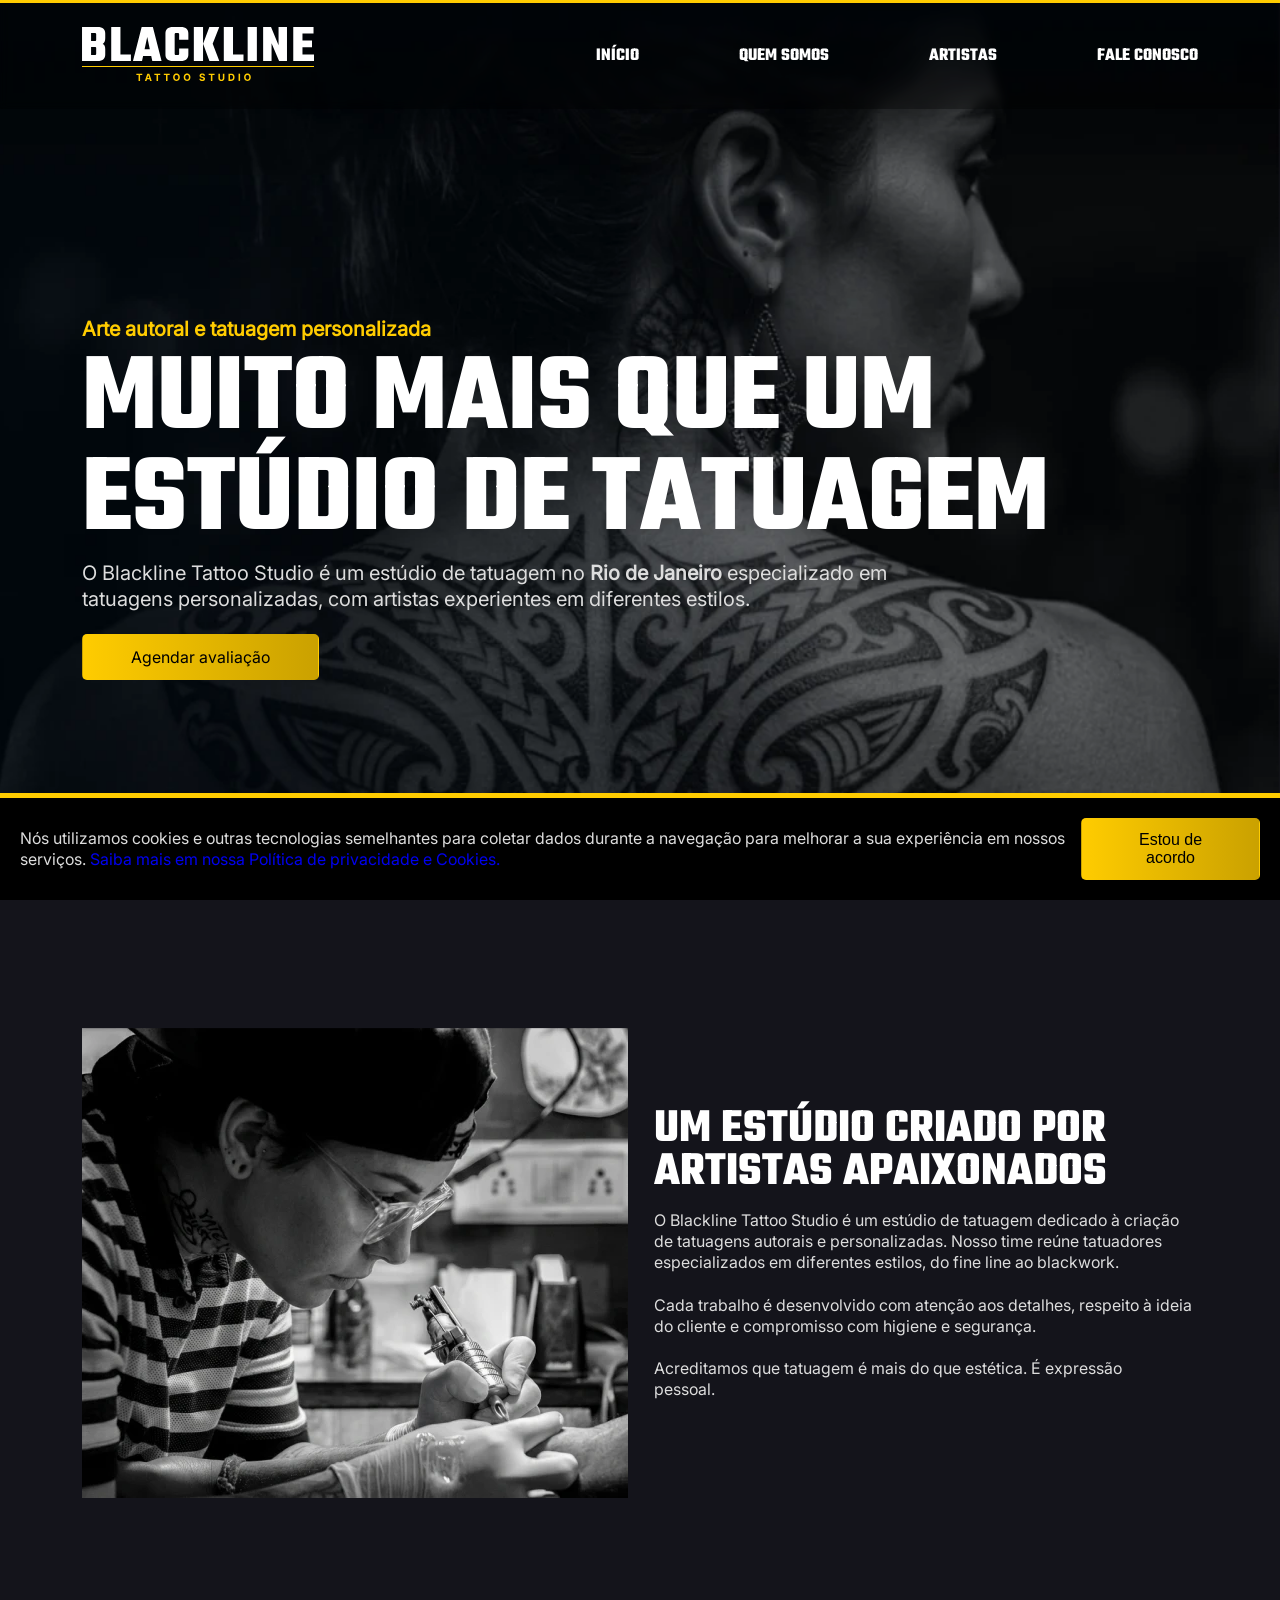
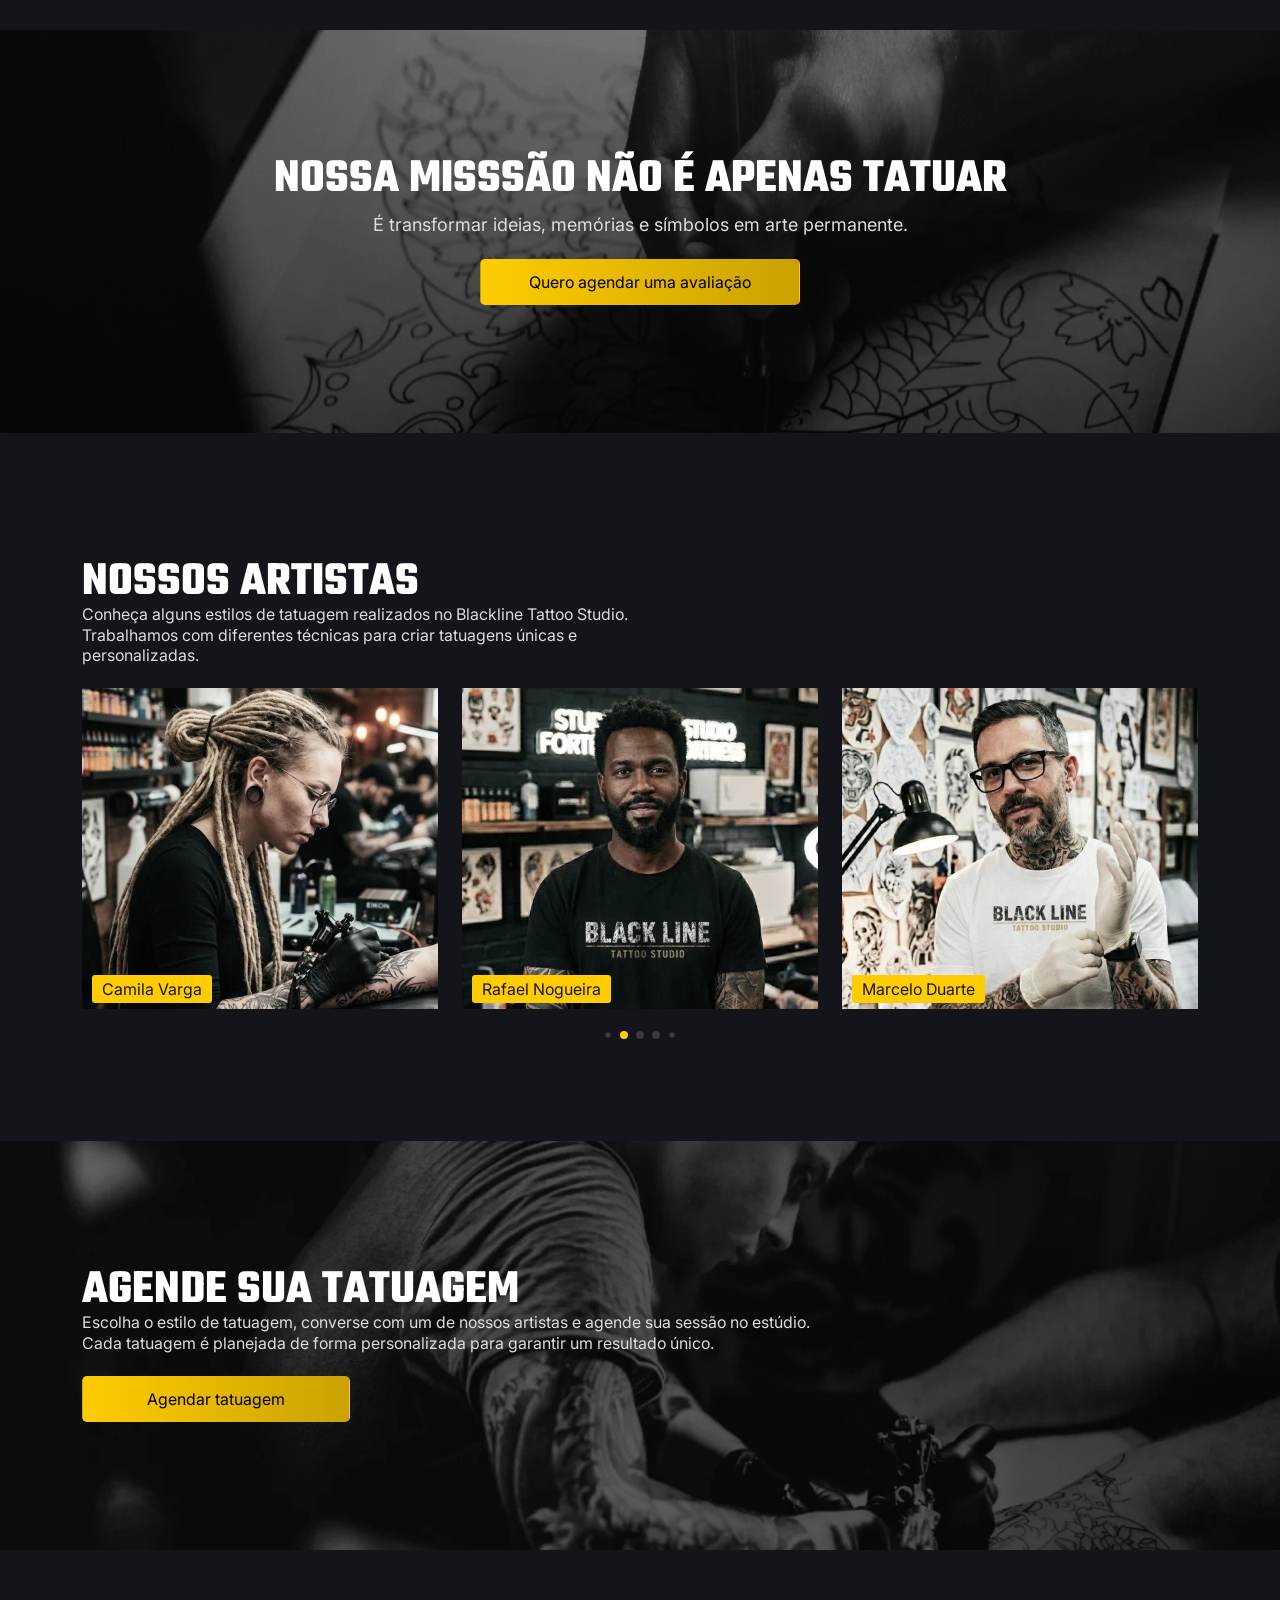
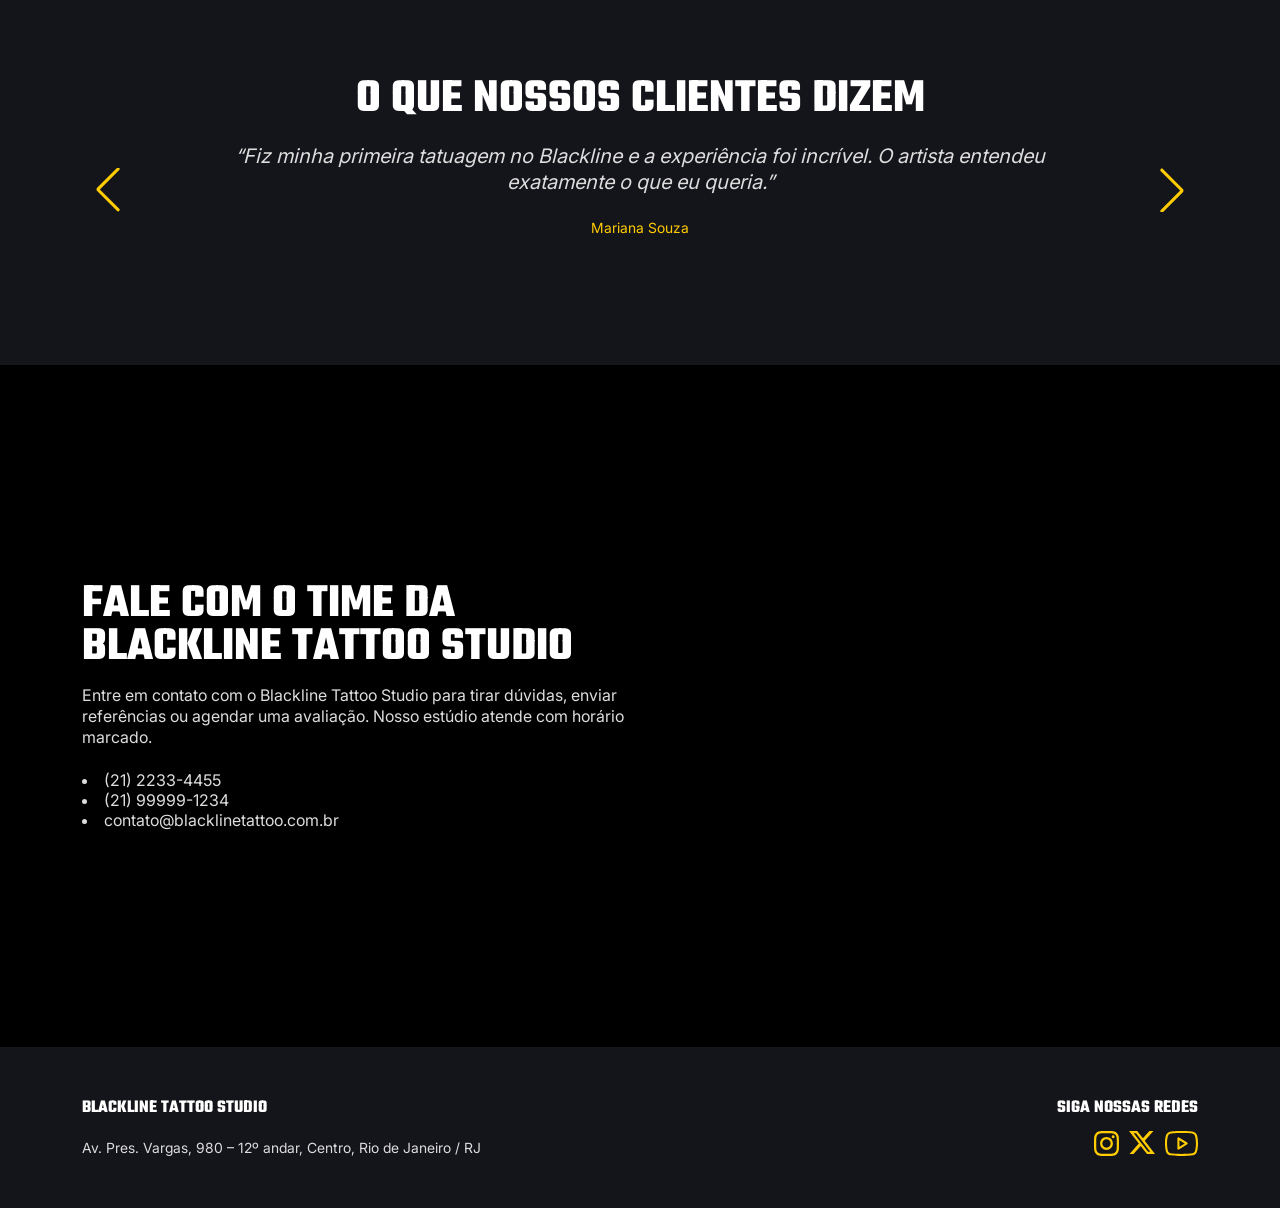
==== index.html @ fb9195e4 "Add files via upload" ====
<!DOCTYPE html>
<html lang="pt-br">

<head>
    <meta charset="UTF-8">
    <meta name="viewport" content="width=device-width, initial-scale=1.0">
    <meta name="description" content="Estúdio de tatuagem no Rio de Janeiro especializado em tatuagens personalizadas. Artistas experientes, ambiente seguro e atendimento exclusivo.">
    <link rel="stylesheet" href="css/swiper.css" />
    <link rel="stylesheet" href="css/style.css">
    <title>Black Line - Tattoo Studio</title>
</head>

<body id="inicio">
    <header class="headerPrincipal">
        <div class="container">
            <div class="logo">
                <img src="imagens/logo-black-line.svg" alt="logo do estudio de tatuagem Black Line">
            </div>
            <div class="btn-menu">
                <div class="bar"></div>
                <div class="bar"></div>
                <div class="bar"></div>
            </div>
            <nav class="menu" id="menu">
                <a class="link" href="#inicio">Início</a>
                <a class="link" href="#quem-somos">Quem Somos</a>
                <a class="link" href="#artistas">Artistas</a>
                <a class="link" href="#fale-conosco">Fale Conosco</a>
            </nav>
        </div>
    </header>
    <main>
        <section class="hero">
            <div class="container">
                <h2>Arte autoral e tatuagem personalizada</h2>
                <h1>muito mais que um estúdio de tatuagem</h1>
                <p>O Blackline Tattoo Studio é um estúdio de tatuagem no <strong>Rio de Janeiro</strong> especializado
                    em
                    tatuagens
                    personalizadas, com artistas experientes em diferentes estilos.</p>
                <a class="button" href="404.html">Agendar avaliação</a>
            </div>
        </section>
        <section class="quem-somos" id="quem-somos">
            <div class="container" id="container2">
                <div>
                    <img src="imagens/tatuador_black_line.webp" alt="tatuador blackline">
                </div>
                <div>
                    <h2>Um estúdio criado por artistas apaixonados</h2>
                    <p>
                        O Blackline Tattoo Studio é um estúdio de tatuagem dedicado à criação de tatuagens autorais e
                        personalizadas. Nosso time reúne tatuadores especializados em diferentes estilos, do fine line
                        ao
                        blackwork.
                    </p>
                    <p>
                        Cada trabalho é desenvolvido com atenção aos detalhes, respeito à ideia do cliente e compromisso
                        com
                        higiene e segurança.
                    </p>
                    <p>
                        Acreditamos que tatuagem é mais do que estética. É expressão <br> pessoal.
                    </p>
                </div>
            </div>
        </section>
        <section class="missao">
            <div class="container">
                <h2>Nossa misssão não é apenas tatuar</h2>
                <p>É transformar ideias, memórias e símbolos em arte permanente.</p>
                <a class="button" href="404.html">Quero agendar uma avaliação</a>
            </div>
        </section>
        <section class="artistas" id="artistas">
            <div class="container">
                <div>
                    <h2>Nossos artistas</h2>
                    <p>Conheça alguns estilos de tatuagem realizados no Blackline Tattoo Studio. Trabalhamos com
                        diferentes
                        técnicas
                        para criar tatuagens únicas e personalizadas.</p>
                </div>
                <div class="swiper swiper1">
                    <div class="swiper-wrapper" class="cards">
                        <figure class="swiper-slide">
                            <img src="imagens/camila_varga.webp" alt="">
                            <figcaption>Camila Varga</figcaption>
                        </figure>
                        <figure class="swiper-slide">
                            <img src="imagens/rafael_nogueira.webp" alt="" loading="lazy">
                            <figcaption>Rafael Nogueira</figcaption>
                        </figure>
                        <figure class="swiper-slide">
                            <img src="imagens/marcelo_duarte.webp" alt="">
                            <figcaption>Marcelo Duarte</figcaption>
                        </figure>
                        <figure class="swiper-slide">
                            <img src="imagens/aline_dantas.webp" alt="">
                            <figcaption>Aline Dantas</figcaption>
                        </figure>
                        <figure class="swiper-slide">
                            <img src="imagens/bruno_soares.webp" alt="">
                            <figcaption>Bruno Soares</figcaption>
                        </figure>
                    </div>
                </div>
                <div class="swiper-pagination"></div>
            </div>
        </section>
        <section class="agende">
            <div class="container">
                <h2>agende sua tatuagem</h2>
                <p>Escolha o estilo de tatuagem, converse com um de nossos artistas e agende sua sessão no estúdio. Cada
                    tatuagem é planejada de forma personalizada para garantir um resultado único.</p>
                <a class="button" href="#">Agendar tatuagem</a>
            </div>
        </section>
        <section class="depoimentos">
            <div class="container">
                <h2>O que nossos clientes dizem</h2>
                <div class="swiper swiper2">
                    <div class="swiper-wrapper">
                        <div class="swiper-slide">
                            <div class="depoimento">
                                <p>“Fiz minha primeira tatuagem no Blackline e a experiência foi incrível. O artista
                                    entendeu
                                    exatamente
                                    o que eu queria.”</p>
                                <span>Mariana Souza</span>
                            </div>
                        </div>
                        <div class="swiper-slide">
                            <div class="depoimento">
                                <p>“Fiz minha primeira tatuagem no Blackline e a experiência foi incrível. O artista
                                    entendeu
                                    exatamente
                                    o que eu queria.”</p>
                                <span>Mariana Souza</span>
                            </div>
                        </div>
                        <div class="swiper-slide">
                            <div class="depoimento">
                                <p>“Fiz minha primeira tatuagem no Blackline e a experiência foi incrível. O artista
                                    entendeu
                                    exatamente
                                    o que eu queria.”</p>
                                <span>Mariana Souza</span>
                            </div>
                        </div>
                        <div class="swiper-slide">
                            <div class="depoimento">
                                <p>“Fiz minha primeira tatuagem no Blackline e a experiência foi incrível. O artista
                                    entendeu
                                    exatamente
                                    o que eu queria.”</p>
                                <span>Mariana Souza</span>
                            </div>
                        </div>
                    </div>
                    <div class="swiper-button-next"></div>
                    <div class="swiper-button-prev"></div>
                </div>
            </div>
        </section>
        <section class="fale-conosco" id="fale-conosco">
            <div class="container">
                <div>
                    <h2>fale com o time da blackline tattoo studio</h2>
                    <p>Entre em contato com o Blackline Tattoo Studio para tirar dúvidas, enviar referências ou agendar
                        uma
                        avaliação. Nosso estúdio atende com horário marcado.</p>
                    <ul>
                        <li>(21) 2233-4455</li>
                        <li>(21) 99999-1234</li>
                        <li>contato@blacklinetattoo.com.br</li>
                    </ul>
                </div>
                <div class="mapa">
                    <iframe title="mapa"
                        src="https://www.google.com/maps/embed?pb=!1m18!1m12!1m3!1d7350.576484115967!2d-43.1850564!3d-22.9027369!2m3!1f0!2f0!3f0!3m2!1i1024!2i768!4f13.1!3m3!1m2!1s0x997f42b83c66f7%3A0xc286eb2a955a11c2!2sAv.%20Pres.%20Vargas%2C%20980%20-%2012%C2%BA%20andar%20-%20Centro%2C%20Rio%20de%20Janeiro%20-%20RJ%2C%2020071-002!5e0!3m2!1spt-BR!2sbr!4v1781049090979!5m2!1spt-BR!2sbr"
                        width="544" height="422" style="border:0;" allowfullscreen="" loading="lazy"
                        referrerpolicy="no-referrer-when-downgrade"></iframe>
                </div>
            </div>
        </section>
    </main>
    <footer class="footerPrincipal">
        <div class="container">
            <section class="endereco">
                <h3>blackline tattoo studio</h3>
                <p>Av. Pres. Vargas, 980 – 12º andar, Centro, Rio de Janeiro / RJ</p>
            </section>
            <div class="siga">
                <h3>siga nossas redes</h3>
                <nav class="socials">
                    <a href="#"><img src="imagens/instagram.svg" alt="Instagram"></a>
                    <a href="#"><img src="imagens/x.svg" alt="X / Twitter"></a>
                    <a href="#"><img src="imagens/youtube.svg" alt="Youtube"></a>
                </nav>
            </div>
        </div>
    </footer>
    <div class="info-lgpd">
        <p>Nós utilizamos cookies e outras tecnologias semelhantes para coletar dados durante a navegação para melhorar
            a sua experiência em nossos serviços. <a href="politica.html" target="_blank">Saiba mais em nossa Política
                de privacidade e Cookies.</a></p>
        <button class="button">Estou de acordo</button>
    </div>


    <script src="js/lgpd.js"></script>
    <script src="js/swiper.js"></script>
    <script>
        const swiper1 = new Swiper('.swiper1', {
            // Optional parameters
            direction: 'horizontal',
            loop: true,
            spaceBetween: 14,
            slidesPerView: 1,
            initialSlide: 0,
            mousewheel: true,
            grabCursor: true,
            longSwipes: false,
            speed: 1000,
            // If we need pagination
            pagination: {
                el: '.swiper-pagination',
                dynamicBullets: true,
                clickable: true,
                dynamicMainBullets: 3,
            },
            hashNavigation: {
                watchState: true,
            },
            mousewheel: {
                enabled: true,
            },
            breakpoints: {
                // when window width is >= 768px
                545: {
                    slidesPerView: 1.5,
                },
                768: {
                    slidesPerView: 2,
                    spaceBetween: 5,
                },
                920: {
                    slidesPerView: 2.5,
                },
                1114: {
                    slidesPerView: 3,
                    initialSlide: 1,
                    spaceBetween: 24,
                    centeredSlides: true,
                }
            },
        });
        const swiper2 = new Swiper('.swiper2', {
            // Optional parameters
            direction: 'horizontal',
            loop: true,
            slidesPerView: 1,
            mousewheel: true,
            speed: 1000,
            effect: "cube",
            cubeEffect: {
                shadow: false,
                slideShadows: false,
            },
            // Navigation arrows
            navigation: {
                nextEl: '.swiper-button-next',
                prevEl: '.swiper-button-prev',
            },
        });
    </script>
    <script src="js/script.js"></script>
</body>

</html>
---- css/style.css ----
@font-face {
    font-family:'Teko';
    src: url(../fonts/Teko-Bold.woff2);
}
@font-face {
    font-family: 'Inter';
    src: url(../fonts/Inter_18pt-Regular.woff2);
}


html {
    scroll-behavior: smooth;
}

* {
    margin: 0px;
    padding: 0px;
}

:root {
    --fonteRegular: "Inter", sans-serif;
    --fonteBold: "Teko", sans-serif;
    --brand: #FFCC00;
    --brandClaro: #FFE990;
    --brandEscuro: #CAA100;
    --gradient: linear-gradient(to right, var(--brand), var(--brandEscuro));
    --dark: #14141B;
    --text: #DDDDDD;
    --preto: #000000;
    --branco: #FFFFFF;
    --space-sm:12px;
    --space-md:24px;
    --space-lg:48px;
    --space-xl:128px;
    --swiper-theme-color: var(--brand);
    --swiper-pagination-bullet-inactive-color: #CCCCCC;
    --swiper-pagination-bottom: -26px;


}

body {
    background-color: var(--dark);
    font-family: var(--fonteRegular);
}

a {
    display: inline-block;
    text-decoration: none;
}

h1,
h2,
h3 {
    color: var(--branco);
    font-family: var(--fonteBold);
    text-transform: uppercase;
}

h2 {
    font-size: var(--space-lg);
    line-height: 90%;

}

p {
    color: var(--text);
    line-height: 130%;
    font-size: 16px;
    margin-bottom: 22px;
}




.container {
    width: 100%;
    max-width: 1116px;
    margin: 0 auto;
}


.button {
    font-size: 16px;
    padding: var(--space-sm) var(--space-lg);
    background-image: var(--gradient);
    border-radius: 5px;
    color: var(--preto);
    transition: 2s;
    border: 0.5px solid transparent;
}

.button:hover {
    transform: scale(1.05);
    border: 0.5px solid var(--branco);
    background-image: linear-gradient(var(--preto));
    color: var(--brand);
}

.headerPrincipal {
    background-color: rgba(0, 0, 0, 0.30);
    backdrop-filter: blur(5px);
    position: fixed;
    width: 100%;
    border-top: 3px solid var(--brand);
    padding: var(--space-md) 0px;
    z-index: 20;
}

.headerPrincipal .container {
    display: flex;
    align-items: center;
    justify-content: space-between;
}

.menu {
    display: flex;
    column-gap: 100px;
}

.menu a {
    font-family: var(--fonteBold);
    color: var(--branco);
    font-size: 18px;
    text-transform: uppercase;
}

.menu a:hover {
    color: var(--brand);
}

.hero {
    background-image: url("../imagens/bg_hero.webp");
    height: 100vh;
    width: 100%;
    background-size: cover;
    background-position: top right;

    display: flex;
    align-items: center;
}

.hero .container {
    margin-top: 100px;
}

.hero h1 {
    font-size: 112px;
    line-height: 90%;
    margin-bottom: 8px;
}

.hero h2 {
    font-size: 20px;
    color: var(--brand);
    font-family: var(--fonteRegular);
    margin-bottom: 13px;
    text-transform: none;
}

.hero p {
    font-size: 20px;
    max-width: 832px;
}

.quem-somos {
    padding-top: var(--space-xl);
    padding-bottom: var(--space-xl);
}

.quem-somos .container {
    align-items: center;
    display: flex;
    column-gap: 26px;
}

.quem-somos h2 {
    margin-bottom: 16px;
}

.missao {
    background-image: url(../imagens/bg_missao.webp);
    background-size: cover;
    background-position: top center;
    padding-top: var(--space-xl);
    padding-bottom: var(--space-xl);
    text-align: center;
}

.missao p {
    font-size: 18px;
    margin-top: var(--space-sm);
}

.cards {
    margin-bottom: var(--space-md);
}

.artistas {
    padding-top: var(--space-xl);
    padding-bottom: var(--space-xl);
}

.artistas .container {
    position: relative;
}

.artistas p {
    max-width: 546px;
}

figure {
    position: relative;
}

figcaption {
    background-color: var(--brand);
    color: var(--dark);
    font-size: 16px;
    border-radius: 3px;
    padding: 4px 10px;
    position: absolute;
    z-index: 1;
    bottom: 10px;
    left: 10px;
}

.agende {
    background-image: url(../imagens/bg_agende.webp);
    background-size: cover;
    background-position: top center;
}

.agende .container {
    padding-top: var(--space-xl);
    padding-bottom: var(--space-xl);
}

.agende p {
    max-width: 736px;
}

.agende a {
    padding-left: 64px;
    padding-right: 64px;
}

.depoimentos {
    padding-top: var(--space-xl);
    padding-bottom: var(--space-xl);
    text-align: center;
}

.depoimentos h2 {
    margin-bottom: 22px;
}

.depoimentos p {
    font-size: 20px;
    font-style: italic;
    margin-top: 0px;
    padding: 0 100px;
}

.depoimentos span {
    color: var(--brand);
    font-size: 14px;
}

.fale-conosco {
    background-color: #000000;
    padding-top: var(--space-xl);
    padding-bottom: var(--space-xl);
}

.fale-conosco .container {
    display: flex;
    column-gap: var(--space-md);
    align-items: center;
}

.fale-conosco h2 {
    max-width: 541px;
    margin-bottom: 16px;
}

.fale-conosco p {
    max-width: 546px;
}

.fale-conosco ul {
    list-style-position: inside;
}

.fale-conosco li {
    font-size: 16px;
    color: var(--text);
}

footer {
    padding-top: var(--space-lg);
    padding-bottom: var(--space-lg);
}

footer .container {
    display: flex;
    justify-content: space-between;
}

footer h3 {
    font-size: 18px;
    margin-bottom: 18px;
}

footer p {
    font-size: 14px;
    margin-bottom: 0;
}

.siga{
    display: flex;
    flex-direction: column;
    gap: 10px;
}
.siga h3{
    margin-bottom: 0px;
}
.socials {
    display: flex;
    column-gap: 10px;
    justify-content: flex-end;
}

.info-lgpd{
    width: 100%;
    background-color: var(--preto);
    position: fixed;
    bottom: 0;
    z-index: 10;
    border-top: 5px solid var(--brand);
    display: flex;
    align-items: center;
    padding: 20px;
    box-sizing: border-box;
}
.info-lgpd p{
    margin-bottom: 0px;
}


.btn-menu .bar{
  transition: 0.4s ;
}

.btn-menu.menuOn .bar:first-child{
    transform: translateY(6px) rotate(45deg) ;
  
}
.btn-menu.menuOn .bar:nth-child(2){
    transform: translateX(-100px);
    background-color: transparent;
    /*opacity:0*/
}
.btn-menu.menuOn .bar:last-child{
    transform:translateY(-6px)rotate(-45deg)  ;
}

.d-none{
    display: none;
}

@media (max-width:1140px) {
    :root{
        --space-xl:64px;
    }
    h2{
        font-size: 32px;
    }
    .container{
        padding-left: var(--space-sm);
        padding-right: var(--space-sm);
        box-sizing: border-box;
    }
    .menu{
        transform: translateX(-100%);
        flex-direction: column;
        position: absolute;
        background-color:var(--dark);
        z-index: 999999;
        left: 0;
        top:105px;
        width: 100%;
        height: 100vh;
        transition: 0.5s;
    }
    .menuOpen{
        transform: translateX(0);
        
    }
    .menu a{
        padding:36px 12px;
        border-bottom: 3px solid var(--brandClaro);
    }
    .btn-menu{
        cursor: pointer;
    }
    .bar{
        height: 3px;
        width: 40px;
        margin-bottom: 3px;
        background-color: white;

    }
    .hero{
        height: auto;
        min-height: 600px;
    }
    .hero h1{
        font-size: 40px;
    }
    .hero p{
        font-size: 18px;
    }
    .quem-somos img{
        width: 400px;
    }
    .fale-conosco iframe{
        width: 500px;
    }
}



@media (max-width:768px) {
    .hero h2{
        font-size: 18px;
    }
    .quem-somos .container{
        flex-direction: column;
        row-gap: var(--space-md);
    }
    .quem-somos img{
        width: auto;
        max-width: 100%;
    }
    .fale-conosco .container{
        flex-direction: column;
        row-gap: var(--space-md);
    }
    .fale-conosco iframe,.mapa{
        width: auto;
        width: 100%;
    }


    .depoimento p{
        padding: 0 var(--space-lg);
        font-size: 18px;
    }
    .swiper-button-next,.swiper-button-prev{
        top:  var(--swiper-navigation-top-offset,30%)!important;
    }
    footer .container{
        flex-direction: column;
        row-gap: var(--space-md);
    }
    .socials{
        justify-content: flex-start;
    }
}
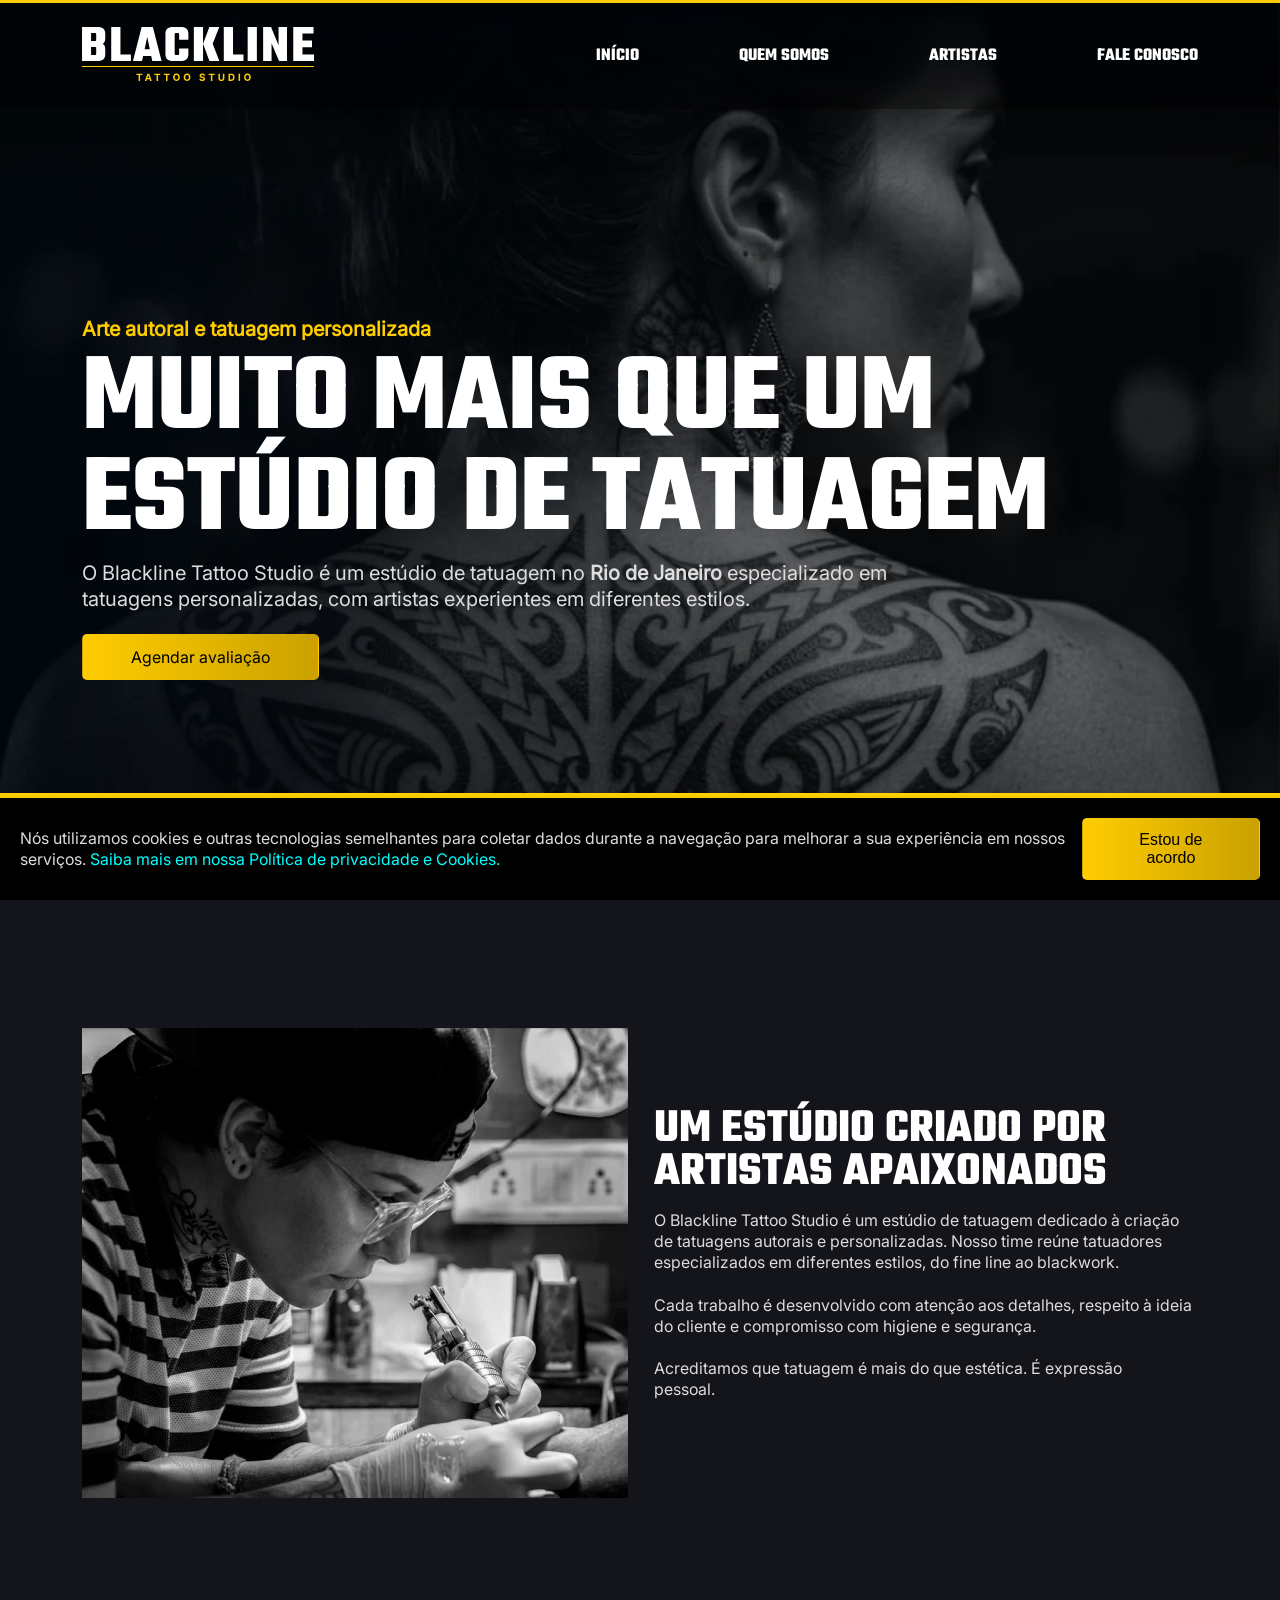
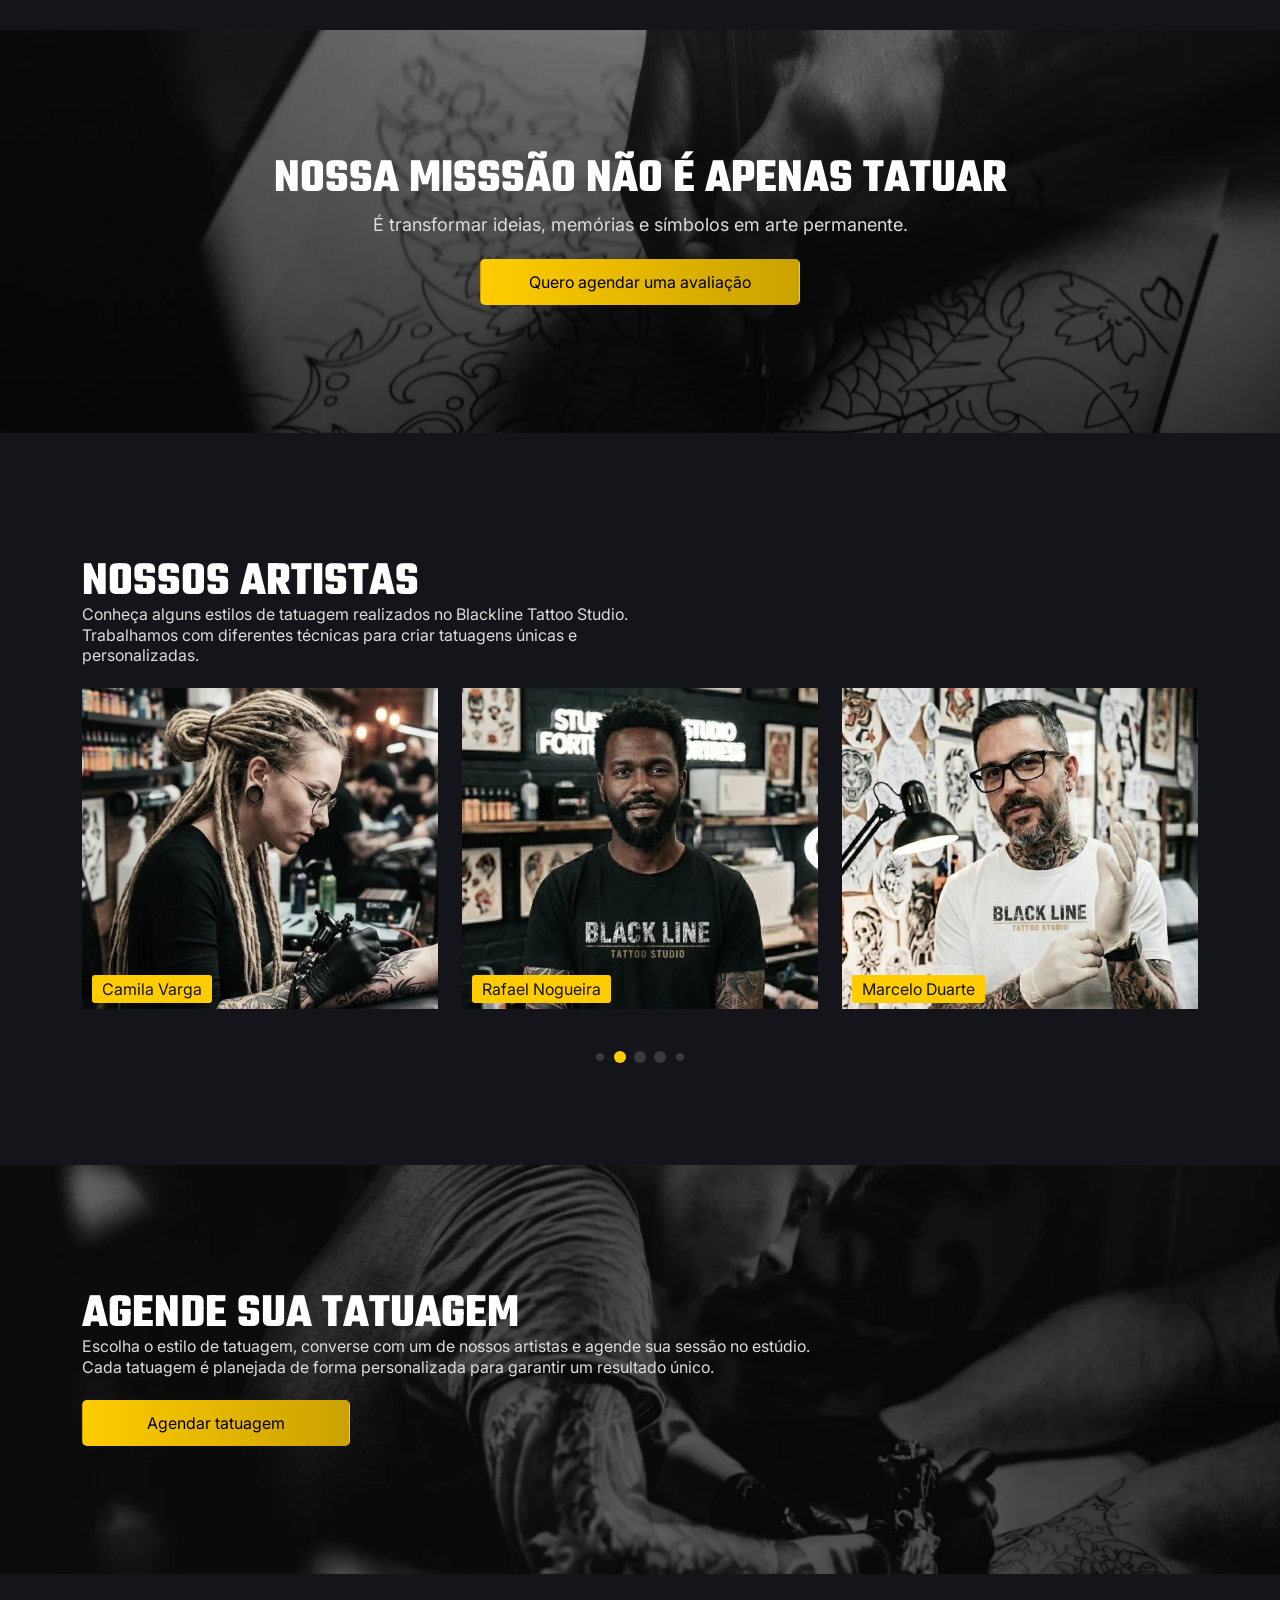
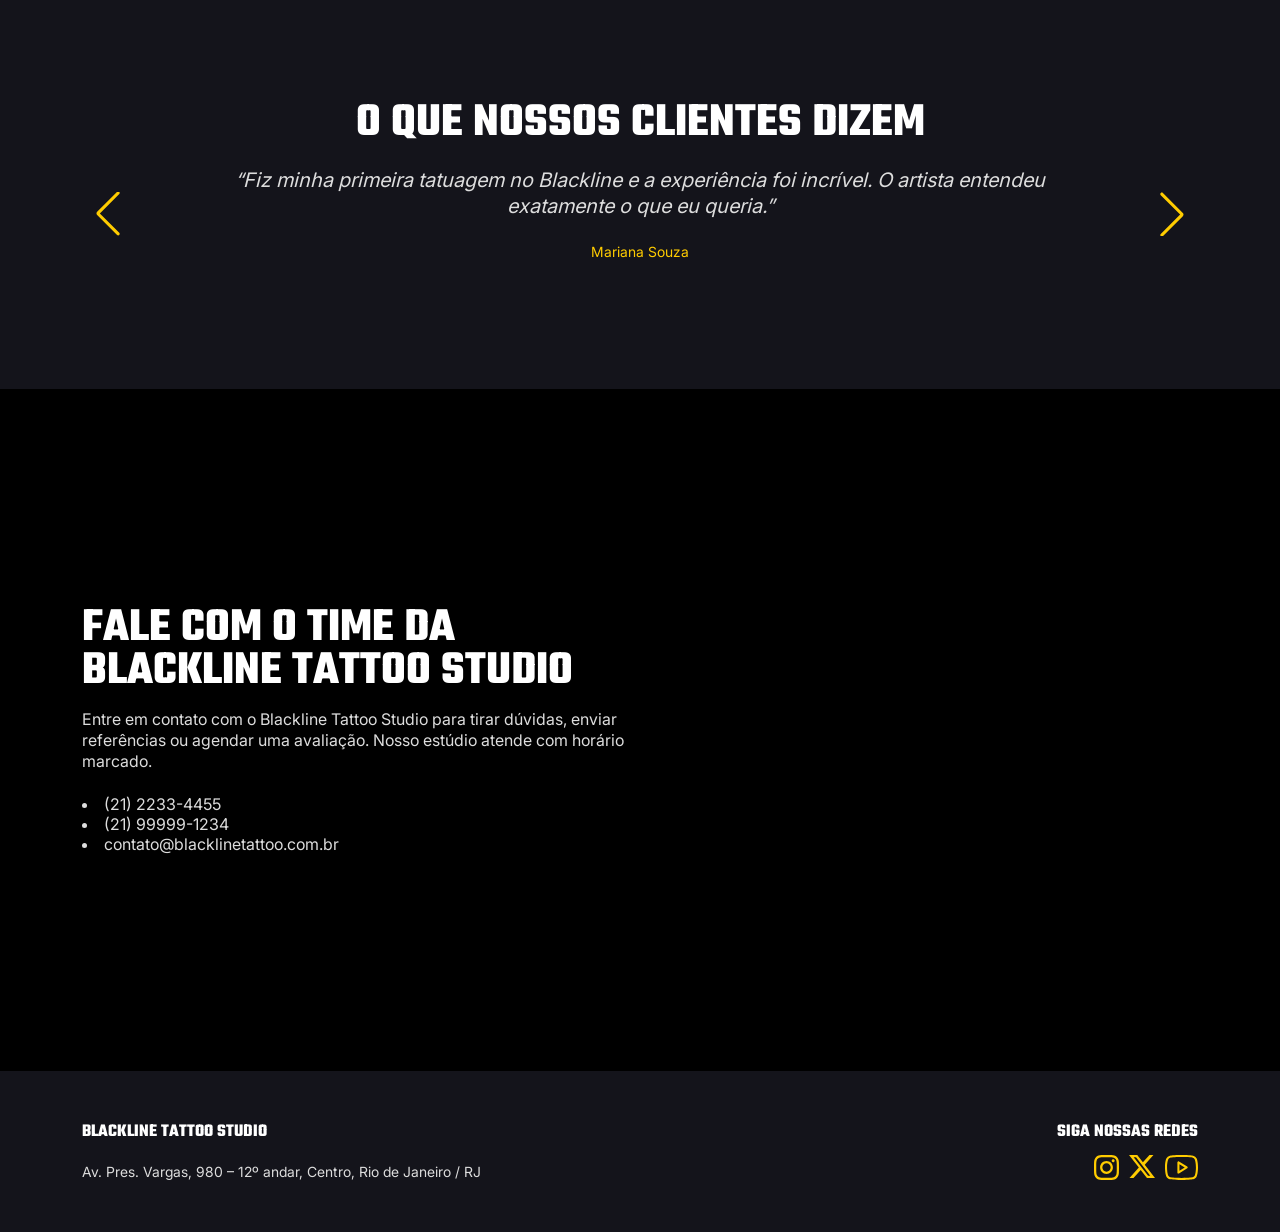
==== commit d38f6745: "Update index.html" ====
--- a/index.html
+++ b/index.html
@@ -5,7 +5,7 @@
     <meta charset="UTF-8">
     <meta name="viewport" content="width=device-width, initial-scale=1.0">
     <meta name="description" content="Estúdio de tatuagem no Rio de Janeiro especializado em tatuagens personalizadas. Artistas experientes, ambiente seguro e atendimento exclusivo.">
-    <link rel="stylesheet" href="css/swiper.css" />
+    <link rel="stylesheet" href="css/swiper.css">
     <link rel="stylesheet" href="css/style.css">
     <title>Black Line - Tattoo Studio</title>
 </head>
@@ -82,7 +82,7 @@
                         para criar tatuagens únicas e personalizadas.</p>
                 </div>
                 <div class="swiper swiper1">
-                    <div class="swiper-wrapper" class="cards">
+                    <div class="swiper-wrapper cards">
                         <figure class="swiper-slide">
                             <img src="imagens/camila_varga.webp" alt="">
                             <figcaption>Camila Varga</figcaption>
@@ -278,4 +278,4 @@
     <script src="js/script.js"></script>
 </body>
 
-</html>+</html>
--- a/css/style.css
+++ b/css/style.css
@@ -35,7 +35,7 @@
     --swiper-theme-color: var(--brand);
     --swiper-pagination-bullet-inactive-color: #CCCCCC;
     --swiper-pagination-bottom: -26px;
-
+     --swiper-pagination-bullet-size: 12px;
 
 }
 
@@ -342,9 +342,13 @@
     align-items: center;
     padding: 20px;
     box-sizing: border-box;
+    gap: 10px;
 }
 .info-lgpd p{
     margin-bottom: 0px;
+}
+.info-lgpd a {
+    color: #00ffff;
 }
 
 
